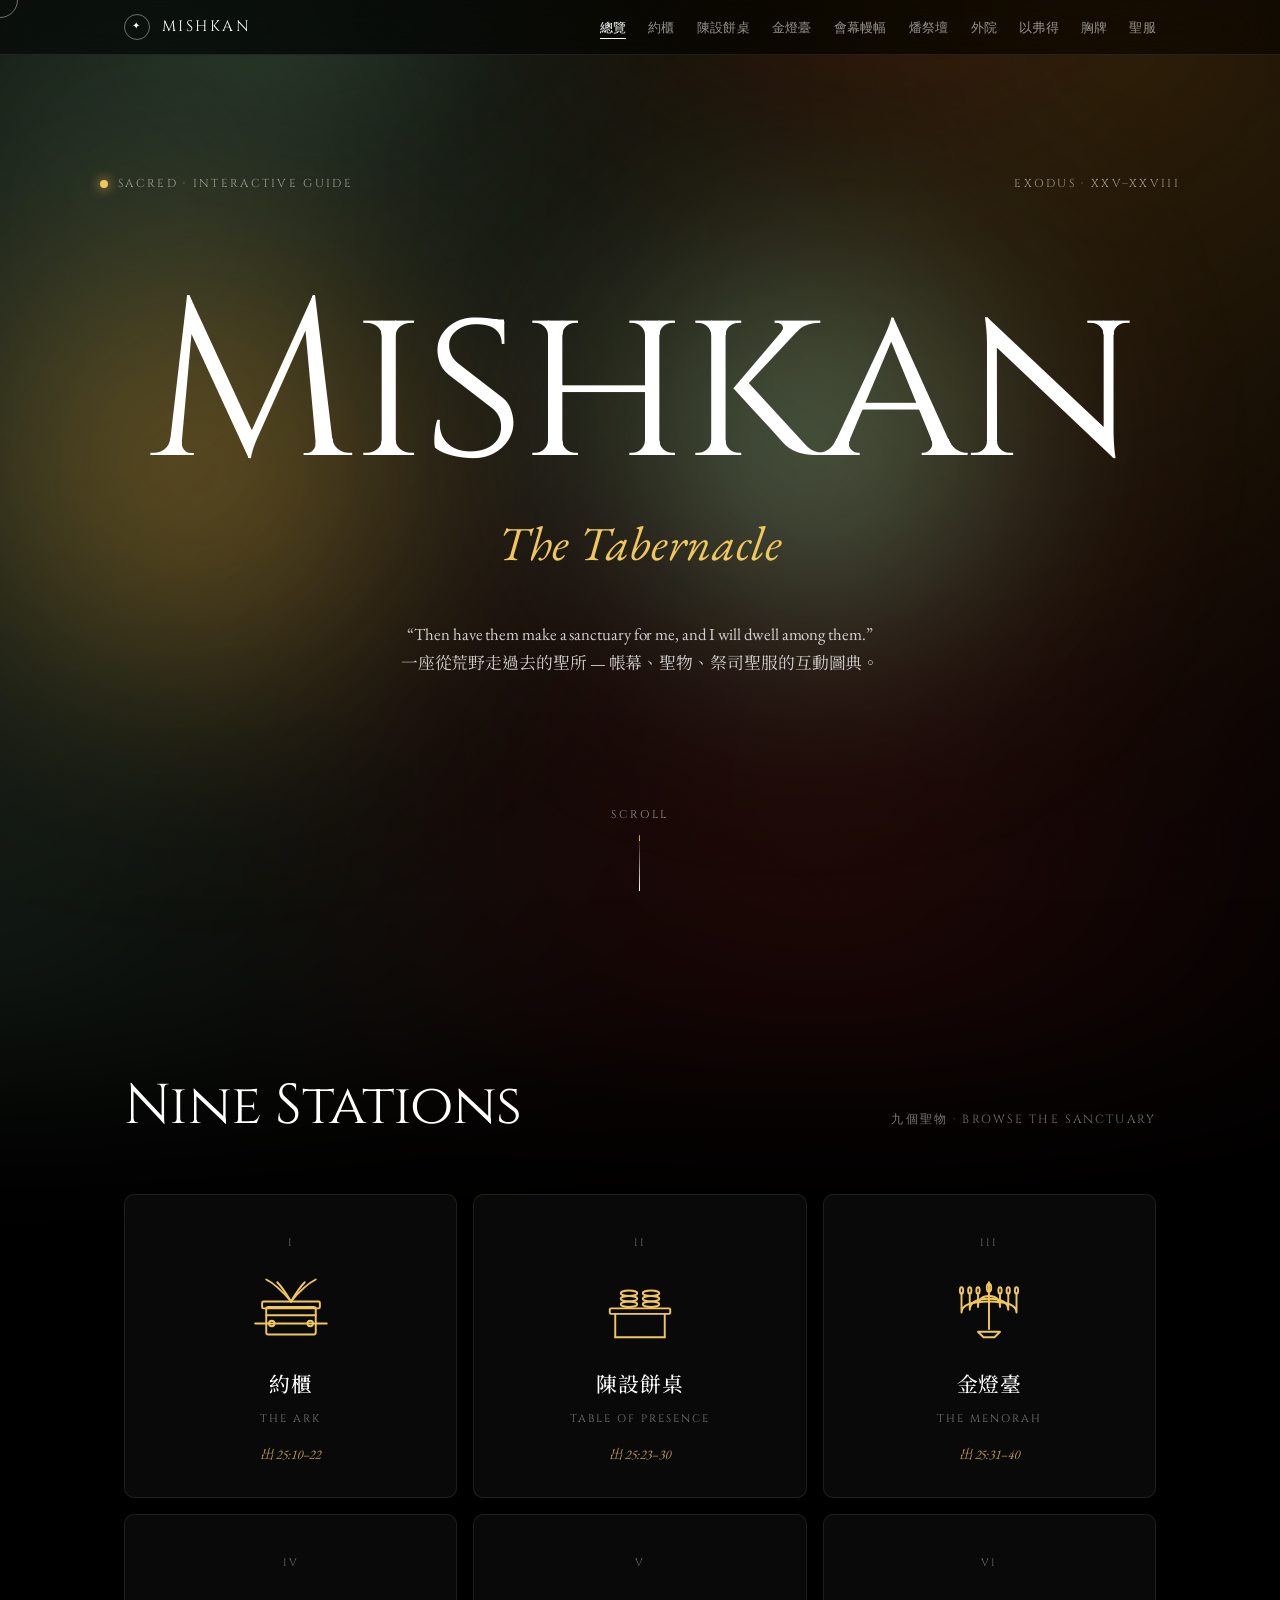
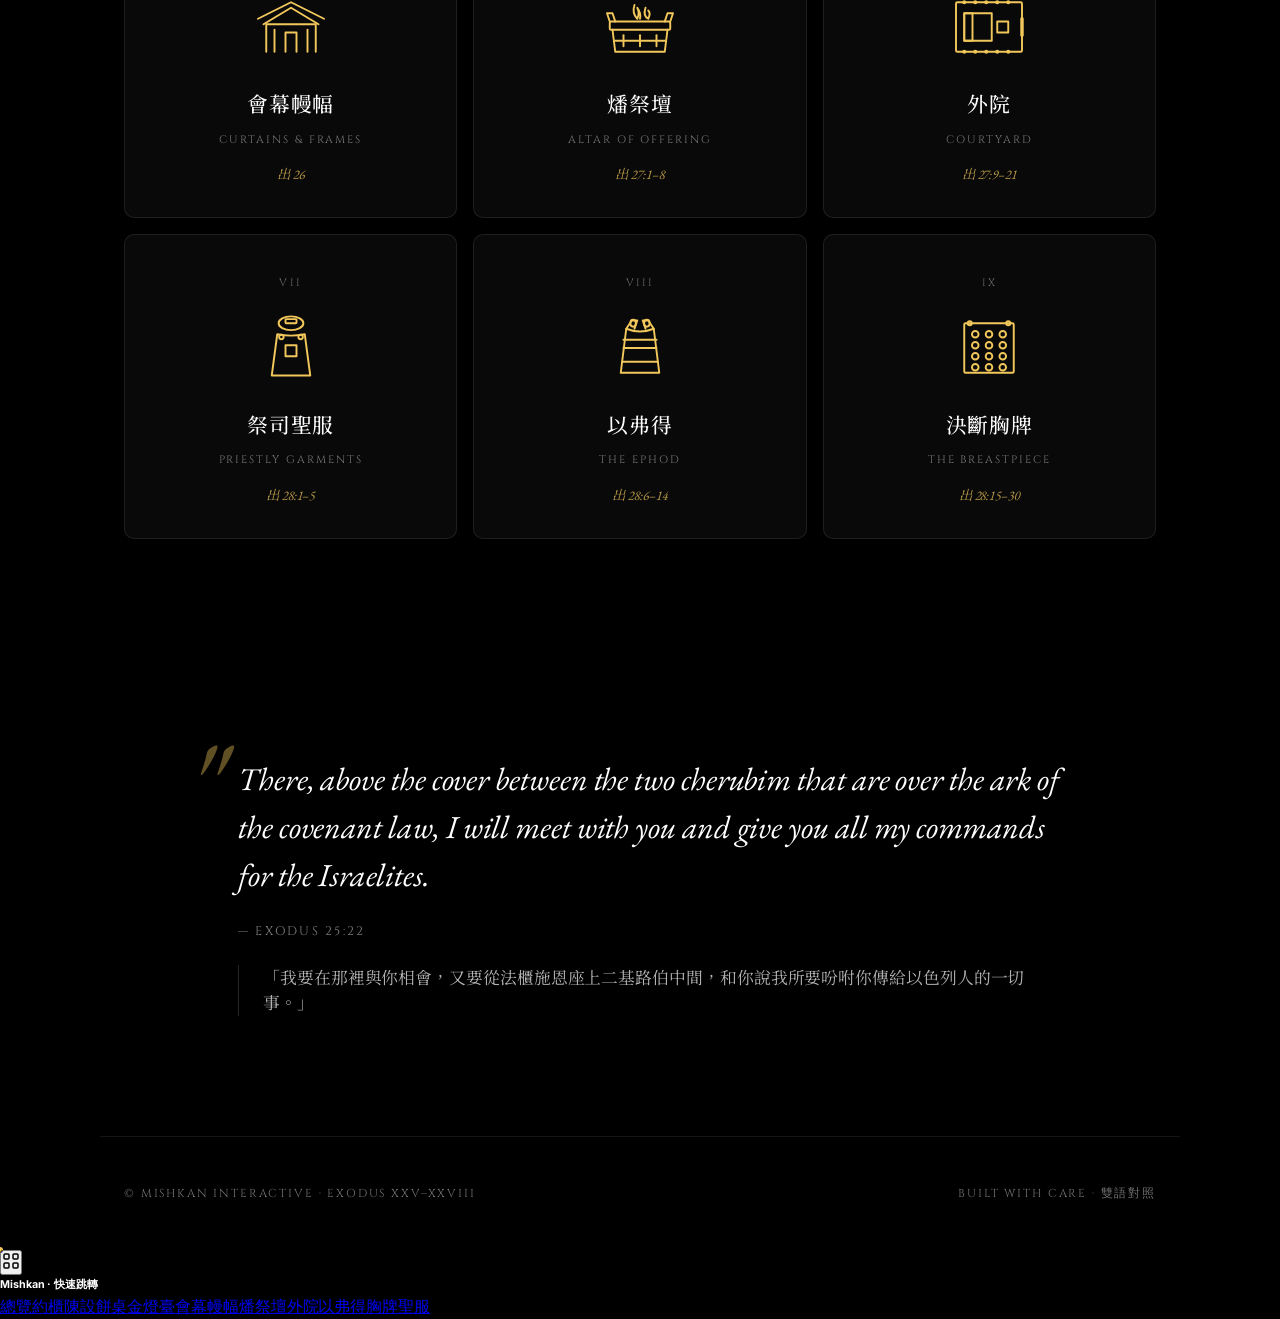
==== index.html @ c770721c "Initial commit: Mishkan — interactive Tabernacle guide (Exodus 25-28) Nine bilingual specimen pages " ====
<!DOCTYPE html>
<html lang="zh-Hant">
<head>
  <meta charset="UTF-8" />
  <meta name="viewport" content="width=device-width, initial-scale=1.0, viewport-fit=cover" />
  <meta name="theme-color" content="#000000" />
  <title>Mishkan — The Tabernacle · Exodus XXV–XXVIII</title>
  <meta name="description" content="An interactive bilingual guide to the Tabernacle of Exodus 25–28." />
  <link rel="preconnect" href="https://fonts.googleapis.com" />
  <link rel="preconnect" href="https://fonts.gstatic.com" crossorigin />
  <link rel="stylesheet" href="css/style.css" />
</head>
<body>

  <header class="site-header">
    <div class="nav-container">
      <a href="index.html" class="brand"><span class="brand-mark">✦</span><span>Mishkan</span></a>
      <ul class="nav-links">
        <li><a href="index.html">總覽</a></li>
        <li><a href="ark.html">約櫃</a></li>
        <li><a href="table.html">陳設餅桌</a></li>
        <li><a href="lampstand.html">金燈臺</a></li>
        <li><a href="tabernacle.html">會幕幔幅</a></li>
        <li><a href="altar.html">燔祭壇</a></li>
        <li><a href="courtyard.html">外院</a></li>
        <li><a href="ephod.html">以弗得</a></li>
        <li><a href="breastpiece.html">胸牌</a></li>
        <li><a href="garments.html">聖服</a></li>
      </ul>
    </div>
  </header>

  <!-- ═══════════ COVER ═══════════ -->
  <section class="cover">
    <!-- Shifting aurora field -->
    <div class="aurora-field" aria-hidden="true">
      <div class="blob b1"></div>
      <div class="blob b2"></div>
      <div class="blob b3"></div>
      <div class="blob b4"></div>
    </div>

    <div class="cover-meta">
      <span>SACRED · INTERACTIVE GUIDE</span>
      <span>EXODUS · XXV–XXVIII</span>
    </div>

    <h1 class="display-massive" aria-label="Mishkan">
      <span class="ltr" style="animation-delay: 0.05s;">M</span><span class="ltr" style="animation-delay: 0.12s;">i</span><span class="ltr" style="animation-delay: 0.19s;">s</span><span class="ltr" style="animation-delay: 0.26s;">h</span><span class="ltr" style="animation-delay: 0.33s;">k</span><span class="ltr" style="animation-delay: 0.40s;">a</span><span class="ltr" style="animation-delay: 0.47s;">n</span>
    </h1>
    <p class="display-italic">The Tabernacle</p>

    <p class="cover-sub">
      “Then have them make a sanctuary for me, and I will dwell among them.”<br>
      一座從荒野走過去的聖所 — 帳幕、聖物、祭司聖服的互動圖典。
    </p>

    <div class="scroll-cue">
      <span>Scroll</span>
      <span class="line"></span>
    </div>
  </section>

  <!-- ═══════════ DIRECTORY ═══════════ -->
  <section class="directory">
    <div class="directory-head">
      <h2>Nine Stations</h2>
      <span class="label">九個聖物 · Browse the Sanctuary</span>
    </div>

    <ul class="station-grid">

      <li>
        <a class="station-card" href="ark.html">
          <span class="num">I</span>
          <span class="icon-wrap">
            <svg viewBox="0 0 64 64" stroke-width="1.4" stroke-linecap="round" stroke-linejoin="round">
              <!-- Ark of the Covenant: box + cherub wings + cover -->
              <rect x="14" y="32" width="36" height="20" rx="1.5"/>
              <line x1="14" y1="38" x2="50" y2="38"/>
              <rect x="11" y="28" width="42" height="5" rx="1"/>
              <!-- Wings rising -->
              <path d="M 32 28 Q 22 16 14 12"/>
              <path d="M 32 28 Q 42 16 50 12"/>
              <path d="M 32 28 Q 26 18 22 14"/>
              <path d="M 32 28 Q 38 18 42 14"/>
              <!-- Pole through rings -->
              <line x1="6" y1="44" x2="58" y2="44"/>
              <circle cx="18" cy="44" r="2"/>
              <circle cx="46" cy="44" r="2"/>
            </svg>
          </span>
          <span class="zh">約櫃</span>
          <span class="en">The Ark</span>
          <span class="chap">出 25:10–22</span>
        </a>
      </li>

      <li>
        <a class="station-card" href="table.html">
          <span class="num">II</span>
          <span class="icon-wrap">
            <svg viewBox="0 0 64 64" stroke-width="1.4" stroke-linecap="round" stroke-linejoin="round">
              <!-- Table with stacked bread -->
              <!-- Bread stacks -->
              <ellipse cx="24" cy="22" rx="6" ry="2"/>
              <ellipse cx="24" cy="26" rx="6" ry="2"/>
              <ellipse cx="24" cy="30" rx="6" ry="2"/>
              <ellipse cx="40" cy="22" rx="6" ry="2"/>
              <ellipse cx="40" cy="26" rx="6" ry="2"/>
              <ellipse cx="40" cy="30" rx="6" ry="2"/>
              <!-- Table top -->
              <rect x="10" y="33" width="44" height="4" rx="1"/>
              <!-- Legs -->
              <line x1="14" y1="37" x2="14" y2="54"/>
              <line x1="50" y1="37" x2="50" y2="54"/>
              <line x1="14" y1="54" x2="50" y2="54"/>
            </svg>
          </span>
          <span class="zh">陳設餅桌</span>
          <span class="en">Table of Presence</span>
          <span class="chap">出 25:23–30</span>
        </a>
      </li>

      <li>
        <a class="station-card" href="lampstand.html">
          <span class="num">III</span>
          <span class="icon-wrap">
            <svg viewBox="0 0 64 64" stroke-width="1.4" stroke-linecap="round" stroke-linejoin="round">
              <!-- Menorah: 7 branches -->
              <line x1="32" y1="14" x2="32" y2="48"/>
              <!-- Branches -->
              <path d="M 32 24 Q 24 24 24 32 L 24 22"/>
              <path d="M 32 26 Q 18 26 18 34 L 18 22"/>
              <path d="M 32 28 Q 12 28 12 36 L 12 22"/>
              <path d="M 32 24 Q 40 24 40 32 L 40 22"/>
              <path d="M 32 26 Q 46 26 46 34 L 46 22"/>
              <path d="M 32 28 Q 52 28 52 36 L 52 22"/>
              <!-- Flames as small ovals -->
              <ellipse cx="32" cy="18" rx="1.6" ry="3"/>
              <ellipse cx="24" cy="20" rx="1.2" ry="2.4"/>
              <ellipse cx="40" cy="20" rx="1.2" ry="2.4"/>
              <ellipse cx="18" cy="20" rx="1.2" ry="2.4"/>
              <ellipse cx="46" cy="20" rx="1.2" ry="2.4"/>
              <ellipse cx="12" cy="20" rx="1.2" ry="2.4"/>
              <ellipse cx="52" cy="20" rx="1.2" ry="2.4"/>
              <!-- Base -->
              <path d="M 24 50 L 40 50 L 36 54 L 28 54 Z"/>
            </svg>
          </span>
          <span class="zh">金燈臺</span>
          <span class="en">The Menorah</span>
          <span class="chap">出 25:31–40</span>
        </a>
      </li>

      <li>
        <a class="station-card" href="tabernacle.html">
          <span class="num">IV</span>
          <span class="icon-wrap">
            <svg viewBox="0 0 64 64" stroke-width="1.4" stroke-linecap="round" stroke-linejoin="round">
              <!-- Tent: layered roof + entrance -->
              <path d="M 8 26 L 32 14 L 56 26"/>
              <path d="M 12 30 L 32 18 L 52 30"/>
              <path d="M 14 50 L 14 30 L 50 30 L 50 50"/>
              <!-- Entrance veil -->
              <path d="M 28 50 L 28 36 L 36 36 L 36 50"/>
              <!-- Pillars at front -->
              <line x1="20" y1="50" x2="20" y2="34"/>
              <line x1="44" y1="50" x2="44" y2="34"/>
            </svg>
          </span>
          <span class="zh">會幕幔幅</span>
          <span class="en">Curtains & Frames</span>
          <span class="chap">出 26</span>
        </a>
      </li>

      <li>
        <a class="station-card" href="altar.html">
          <span class="num">V</span>
          <span class="icon-wrap">
            <svg viewBox="0 0 64 64" stroke-width="1.4" stroke-linecap="round" stroke-linejoin="round">
              <!-- Altar with horns + flames -->
              <!-- Flames -->
              <path d="M 28 16 Q 26 22 30 26 Q 32 22 30 18 Q 33 22 32 26"/>
              <path d="M 36 18 Q 34 24 38 26 Q 40 22 38 20"/>
              <!-- Altar top -->
              <rect x="10" y="28" width="44" height="6" rx="1"/>
              <!-- Horns -->
              <path d="M 10 28 L 8 22 L 12 22 L 14 28"/>
              <path d="M 50 28 L 52 22 L 56 22 L 54 28"/>
              <!-- Body -->
              <path d="M 12 34 L 14 50 L 50 50 L 52 34"/>
              <!-- Grating -->
              <line x1="14" y1="42" x2="50" y2="42"/>
              <line x1="20" y1="38" x2="20" y2="46"/>
              <line x1="32" y1="38" x2="32" y2="46"/>
              <line x1="44" y1="38" x2="44" y2="46"/>
            </svg>
          </span>
          <span class="zh">燔祭壇</span>
          <span class="en">Altar of Offering</span>
          <span class="chap">出 27:1–8</span>
        </a>
      </li>

      <li>
        <a class="station-card" href="courtyard.html">
          <span class="num">VI</span>
          <span class="icon-wrap">
            <svg viewBox="0 0 64 64" stroke-width="1.4" stroke-linecap="round" stroke-linejoin="round">
              <!-- Courtyard top-down plan -->
              <rect x="8" y="14" width="48" height="36" rx="1"/>
              <!-- Pillars (dots on perimeter) -->
              <circle cx="14" cy="14" r="0.8"/>
              <circle cx="22" cy="14" r="0.8"/>
              <circle cx="30" cy="14" r="0.8"/>
              <circle cx="38" cy="14" r="0.8"/>
              <circle cx="46" cy="14" r="0.8"/>
              <circle cx="14" cy="50" r="0.8"/>
              <circle cx="22" cy="50" r="0.8"/>
              <circle cx="30" cy="50" r="0.8"/>
              <circle cx="38" cy="50" r="0.8"/>
              <circle cx="46" cy="50" r="0.8"/>
              <!-- Tabernacle inside -->
              <rect x="14" y="22" width="20" height="20"/>
              <rect x="14" y="22" width="6" height="20"/>
              <!-- Altar -->
              <rect x="38" y="28" width="8" height="8"/>
              <!-- Gate (east) -->
              <line x1="56" y1="26" x2="56" y2="38" stroke-width="2.5"/>
            </svg>
          </span>
          <span class="zh">外院</span>
          <span class="en">Courtyard</span>
          <span class="chap">出 27:9–21</span>
        </a>
      </li>

      <li>
        <a class="station-card" href="garments.html">
          <span class="num">VII</span>
          <span class="icon-wrap">
            <svg viewBox="0 0 64 64" stroke-width="1.4" stroke-linecap="round" stroke-linejoin="round">
              <!-- Priestly robe silhouette -->
              <!-- Turban -->
              <ellipse cx="32" cy="14" rx="9" ry="5"/>
              <!-- Plate -->
              <rect x="28" y="11" width="8" height="3" rx="0.5"/>
              <!-- Body -->
              <path d="M 22 22 L 18 52 L 46 52 L 42 22 Q 32 24 22 22 Z"/>
              <!-- Shoulder stones -->
              <circle cx="25" cy="24" r="1.6"/>
              <circle cx="39" cy="24" r="1.6"/>
              <!-- Breastpiece (small square) -->
              <rect x="28" y="30" width="8" height="8"/>
            </svg>
          </span>
          <span class="zh">祭司聖服</span>
          <span class="en">Priestly Garments</span>
          <span class="chap">出 28:1–5</span>
        </a>
      </li>

      <li>
        <a class="station-card" href="ephod.html">
          <span class="num">VIII</span>
          <span class="icon-wrap">
            <svg viewBox="0 0 64 64" stroke-width="1.4" stroke-linecap="round" stroke-linejoin="round">
              <!-- Ephod: vest shape with shoulder pieces -->
              <path d="M 22 18 L 18 50 L 46 50 L 42 18 Q 32 22 22 18 Z"/>
              <!-- Shoulder straps -->
              <path d="M 22 18 L 26 12 L 30 12 L 28 18"/>
              <path d="M 42 18 L 38 12 L 34 12 L 36 18"/>
              <!-- Onyx stones -->
              <ellipse cx="27" cy="14" rx="2" ry="2.5"/>
              <ellipse cx="37" cy="14" rx="2" ry="2.5"/>
              <!-- Waistband -->
              <line x1="19" y1="42" x2="45" y2="42"/>
              <!-- Threads (gold/blue/purple/scarlet) -->
              <line x1="20" y1="26" x2="44" y2="26"/>
              <line x1="20" y1="32" x2="44" y2="32"/>
            </svg>
          </span>
          <span class="zh">以弗得</span>
          <span class="en">The Ephod</span>
          <span class="chap">出 28:6–14</span>
        </a>
      </li>

      <li>
        <a class="station-card" href="breastpiece.html">
          <span class="num">IX</span>
          <span class="icon-wrap">
            <svg viewBox="0 0 64 64" stroke-width="1.4" stroke-linecap="round" stroke-linejoin="round">
              <!-- Breastpiece: square with 12 stones -->
              <rect x="14" y="14" width="36" height="36" rx="1"/>
              <!-- 4 rows × 3 columns of stones -->
              <circle cx="22" cy="22" r="2.4"/>
              <circle cx="32" cy="22" r="2.4"/>
              <circle cx="42" cy="22" r="2.4"/>
              <circle cx="22" cy="30" r="2.4"/>
              <circle cx="32" cy="30" r="2.4"/>
              <circle cx="42" cy="30" r="2.4"/>
              <circle cx="22" cy="38" r="2.4"/>
              <circle cx="32" cy="38" r="2.4"/>
              <circle cx="42" cy="38" r="2.4"/>
              <circle cx="22" cy="46" r="2.4"/>
              <circle cx="32" cy="46" r="2.4"/>
              <circle cx="42" cy="46" r="2.4"/>
              <!-- Top ring chains -->
              <circle cx="18" cy="14" r="1.5"/>
              <circle cx="46" cy="14" r="1.5"/>
            </svg>
          </span>
          <span class="zh">決斷胸牌</span>
          <span class="en">The Breastpiece</span>
          <span class="chap">出 28:15–30</span>
        </a>
      </li>

    </ul>
  </section>

  <!-- ═══════════ MANIFESTO ═══════════ -->
  <section class="manifesto">
    <blockquote>
      There, above the cover between the two cherubim that are over the ark of the covenant law, I will meet with you and give you all my commands for the Israelites.
      <span class="attribution">— Exodus 25:22</span>
      <p class="zh">「我要在那裡與你相會，又要從法櫃施恩座上二基路伯中間，和你說我所要吩咐你傳給以色列人的一切事。」</p>
    </blockquote>
  </section>

  <footer class="cover-footer">
    <span>© Mishkan Interactive · Exodus XXV–XXVIII</span>
    <span>Built with care · 雙語對照</span>
  </footer>

  <!-- Cursor follower -->
  <div class="cursor-ring" aria-hidden="true"></div>
  <div class="cursor-dot" aria-hidden="true"></div>

  <script src="js/main.js"></script>
  <script>
    // Cursor follower
    (function () {
      const dot = document.querySelector('.cursor-dot');
      const ring = document.querySelector('.cursor-ring');
      if (!dot || !ring) return;
      let rx = 0, ry = 0, tx = 0, ty = 0;
      document.addEventListener('mousemove', (e) => {
        tx = e.clientX; ty = e.clientY;
        dot.style.left = tx + 'px';
        dot.style.top = ty + 'px';
      });
      function loop() {
        rx += (tx - rx) * 0.18;
        ry += (ty - ry) * 0.18;
        ring.style.left = rx + 'px';
        ring.style.top = ry + 'px';
        requestAnimationFrame(loop);
      }
      loop();
      // Active on interactive elements
      document.querySelectorAll('a, button, .station, .hover-region').forEach((el) => {
        el.addEventListener('mouseenter', () => document.body.classList.add('cursor-active'));
        el.addEventListener('mouseleave', () => document.body.classList.remove('cursor-active'));
      });
    })();
  </script>
</body>
</html>
---- css/style.css ----
/* ====================================================================
   會幕互動網站 — Tabernacle Interactive
   Style: monopo saigon — dark canvas, frosted glass, shifting gradients
   Items stay gold (per scripture).
   ==================================================================== */

@import url('https://fonts.googleapis.com/css2?family=EB+Garamond:ital,wght@0,400;0,500;0,600;1,400;1,500&family=Noto+Serif+TC:wght@300;400;500&family=Inter:wght@300;400;500;600;700&family=Cinzel:wght@400;500&display=swap');

:root {
  /* ── monopo tokens ─────────────────────────────── */
  --midnight: #000000;
  --frost: #ffffff;
  --shadow: #181818;
  --whisper: #6d6d6d;
  --misty: #636363;

  /* Aurora gradient (the deep-ocean atmospheric backdrop) */
  --aurora-1: rgb(160, 224, 171);
  --aurora-2: rgb(255, 172, 46);
  --aurora-3: rgb(165, 45, 37);

  /* Frosted glass system */
  --glass-bg: rgba(255, 255, 255, 0.035);
  --glass-bg-hover: rgba(255, 255, 255, 0.065);
  --glass-border: rgba(255, 255, 255, 0.09);
  --glass-border-strong: rgba(255, 255, 255, 0.22);
  --glass-blur: blur(30px) saturate(160%);

  /* Gold preserved for the holy objects */
  --gold: #d4af37;
  --gold-bright: #f1c75b;
  --gold-soft: #a07d1c;
  --gold-dim: rgba(212, 175, 55, 0.16);

  /* Type */
  --font-roobert: 'Roobert', 'Inter', system-ui, -apple-system, BlinkMacSystemFont, "Segoe UI", Roboto, 'Noto Sans TC', sans-serif;
  --font-display: 'Cinzel', 'Roobert', 'Inter', serif;
  --font-serif: 'EB Garamond', 'Noto Serif TC', 'Songti TC', Georgia, serif;
  --font-zh: 'Noto Serif TC', 'Songti TC', serif;

  /* Spacing (8/12/28/40/48/64/68/152) */
  --s-8: 8px;
  --s-12: 12px;
  --s-28: 28px;
  --s-40: 40px;
  --s-48: 48px;
  --s-64: 64px;
  --s-68: 68px;
  --s-152: 152px;

  --page-max: 1080px;
  --radius-card: 10px;
  --radius-pill: 9999px;
}

* { box-sizing: border-box; margin: 0; padding: 0; }

html {
  scroll-behavior: smooth;
  -webkit-text-size-adjust: 100%;
}

body {
  background: var(--midnight);
  color: var(--frost);
  font-family: var(--font-roobert);
  font-size: 16px;
  line-height: 1.55;
  min-height: 100vh;
  letter-spacing: -0.005em;
  overflow-x: hidden;
  -webkit-font-smoothing: antialiased;
  -moz-osx-font-smoothing: grayscale;
}

/* ── Shifting aurora backdrop (drifting blobs) ──────── */
body::before {
  content: '';
  position: fixed;
  inset: -20%;
  background:
    radial-gradient(circle at 22% 28%, rgba(160, 224, 171, 0.22) 0%, transparent 38%),
    radial-gradient(circle at 78% 18%, rgba(255, 172, 46, 0.18) 0%, transparent 42%),
    radial-gradient(circle at 60% 78%, rgba(165, 45, 37, 0.20) 0%, transparent 45%),
    radial-gradient(circle at 12% 82%, rgba(160, 224, 171, 0.12) 0%, transparent 36%);
  filter: blur(80px);
  z-index: 0;
  animation: aurora-drift 28s ease-in-out infinite alternate;
  pointer-events: none;
}

/* Film grain over everything */
body::after {
  content: '';
  position: fixed;
  inset: 0;
  background-image: url("data:image/svg+xml;utf8,<svg xmlns='http://www.w3.org/2000/svg' width='240' height='240'><filter id='n'><feTurbulence type='fractalNoise' baseFrequency='0.85' numOctaves='3' stitchTiles='stitch'/></filter><rect width='100%25' height='100%25' filter='url(%23n)' opacity='0.04'/></svg>");
  pointer-events: none;
  z-index: 9999;
  mix-blend-mode: overlay;
  opacity: 0.6;
}

@keyframes aurora-drift {
  0% { transform: translate(0, 0) scale(1); }
  33% { transform: translate(4%, -3%) scale(1.08); }
  66% { transform: translate(-3%, 4%) scale(0.96); }
  100% { transform: translate(2%, 2%) scale(1.04); }
}

main, header, footer, nav, section { position: relative; z-index: 1; }

/* ── Selection / scrollbar ──────────────────────────── */
::selection {
  background: var(--frost);
  color: var(--midnight);
}

::-webkit-scrollbar { width: 6px; background: transparent; }
::-webkit-scrollbar-thumb {
  background: rgba(255, 255, 255, 0.18);
  border-radius: 3px;
}
::-webkit-scrollbar-thumb:hover { background: rgba(255, 255, 255, 0.35); }

:focus-visible {
  outline: 1px solid var(--frost);
  outline-offset: 4px;
  border-radius: 2px;
}

/* ── Typography ─────────────────────────────────────── */
h1, h2, h3, h4, h5 {
  font-family: var(--font-roobert);
  color: var(--frost);
  font-weight: 400;
  letter-spacing: -0.015em;
}

h1 {
  font-size: clamp(2.4rem, 6vw, 3.8rem);
  line-height: 1.08;
  font-weight: 300;
}

h2 {
  font-size: clamp(1.7rem, 3.5vw, 2.4rem);
  line-height: 1.12;
  font-weight: 400;
}

h3 {
  font-size: clamp(1.2rem, 2.2vw, 1.5rem);
  font-weight: 500;
  color: var(--frost);
}

.display-en, .eyebrow {
  font-family: var(--font-display);
  letter-spacing: 0.14em;
  font-size: 0.78rem;
  text-transform: uppercase;
  color: var(--frost);
  opacity: 0.7;
  font-weight: 400;
}

.gold-text { color: var(--gold-bright); }
.muted { color: var(--whisper); }
.small { font-size: 0.85rem; }

/* ── Entry animation ────────────────────────────────── */
.fade-up {
  opacity: 0;
  transform: translateY(24px);
  transition: opacity 0.9s cubic-bezier(0.22, 0.61, 0.36, 1),
              transform 0.9s cubic-bezier(0.22, 0.61, 0.36, 1);
}
.fade-up.visible { opacity: 1; transform: translateY(0); }

@media (prefers-reduced-motion: reduce) {
  .fade-up { opacity: 1; transform: none; transition: none; }
  *, *::before, *::after {
    animation-duration: 0.01ms !important;
    animation-iteration-count: 1 !important;
    transition-duration: 0.01ms !important;
  }
  body::before { animation: none; }
}

/* ── Site header (sticky frosted glass) ────────────── */
.site-header {
  position: sticky;
  top: 0;
  z-index: 500;
  background: rgba(0, 0, 0, 0.55);
  backdrop-filter: var(--glass-blur);
  -webkit-backdrop-filter: var(--glass-blur);
  border-bottom: 1px solid var(--glass-border);
}

.nav-container {
  max-width: var(--page-max);
  margin: 0 auto;
  padding: 14px 24px;
  display: flex;
  align-items: center;
  justify-content: space-between;
  gap: 24px;
}

.brand {
  font-family: var(--font-display);
  font-size: 0.95rem;
  letter-spacing: 0.16em;
  color: var(--frost);
  text-decoration: none;
  display: flex;
  align-items: center;
  gap: 12px;
  text-transform: uppercase;
}

.brand-mark {
  width: 26px;
  height: 26px;
  border: 1px solid rgba(255, 255, 255, 0.4);
  border-radius: 50%;
  display: inline-flex;
  align-items: center;
  justify-content: center;
  font-size: 0.6rem;
  color: var(--frost);
}

.nav-links {
  display: flex;
  flex-wrap: wrap;
  gap: 2px 22px;
  list-style: none;
  font-size: 0.84rem;
  letter-spacing: 0.02em;
}

.nav-links a {
  color: rgba(255, 255, 255, 0.55);
  text-decoration: none;
  padding: 4px 0;
  position: relative;
  transition: color 0.25s ease;
  white-space: nowrap;
}
.nav-links a::after {
  content: '';
  position: absolute;
  bottom: 0; left: 0;
  width: 0;
  height: 1px;
  background: var(--frost);
  transition: width 0.35s cubic-bezier(0.22, 0.61, 0.36, 1);
}
.nav-links a:hover { color: var(--frost); }
.nav-links a:hover::after { width: 100%; }
.nav-links a.active { color: var(--frost); }
.nav-links a.active::after { width: 100%; }

/* Mobile nav toggle */
.nav-toggle {
  display: none;
  background: transparent;
  border: 1px solid var(--glass-border);
  color: var(--frost);
  width: 40px; height: 40px;
  border-radius: 8px;
  cursor: pointer;
  align-items: center;
  justify-content: center;
  position: relative;
}
.nav-toggle span {
  position: absolute;
  width: 18px;
  height: 1px;
  background: var(--frost);
  transition: transform 0.25s, top 0.25s, opacity 0.25s;
}
.nav-toggle span:nth-child(1) { top: 14px; }
.nav-toggle span:nth-child(2) { top: 19px; }
.nav-toggle span:nth-child(3) { top: 24px; }
.nav-toggle[aria-expanded="true"] span:nth-child(1) { top: 19px; transform: rotate(45deg); }
.nav-toggle[aria-expanded="true"] span:nth-child(2) { opacity: 0; }
.nav-toggle[aria-expanded="true"] span:nth-child(3) { top: 19px; transform: rotate(-45deg); }

/* ── Layout ─────────────────────────────────────────── */
.container {
  max-width: var(--page-max);
  margin: 0 auto;
  padding: 56px 24px 96px;
}

/* ── Hero ───────────────────────────────────────────── */
.hero {
  text-align: center;
  padding: 80px 24px 48px;
  max-width: 880px;
  margin: 0 auto;
  position: relative;
}

.hero .eyebrow {
  display: block;
  margin-bottom: 24px;
}

.hero h1 em {
  font-family: var(--font-serif);
  font-style: italic;
  font-weight: 400;
  color: var(--gold-bright);
}

.hero .lead {
  font-family: var(--font-serif);
  font-size: clamp(1.05rem, 2vw, 1.25rem);
  line-height: 1.7;
  color: rgba(255, 255, 255, 0.85);
  margin: 24px auto 0;
  max-width: 620px;
}

.hero .lead em {
  color: rgba(255, 255, 255, 0.55);
  font-style: italic;
}

.hero .instruction {
  margin-top: 32px;
  font-size: 0.82rem;
  color: var(--whisper);
  letter-spacing: 0.04em;
}

.divider {
  margin: 28px auto;
  display: flex;
  align-items: center;
  justify-content: center;
  gap: 14px;
  color: rgba(255, 255, 255, 0.3);
  font-size: 0.7rem;
}
.divider::before, .divider::after {
  content: '';
  height: 1px;
  width: 56px;
  background: linear-gradient(90deg, transparent, rgba(255, 255, 255, 0.35), transparent);
}

/* ── Section header ─────────────────────────────────── */
.section-header {
  display: flex;
  align-items: baseline;
  justify-content: space-between;
  gap: 24px;
  flex-wrap: wrap;
  padding-bottom: 18px;
  border-bottom: 1px solid var(--glass-border);
  margin-bottom: 32px;
}
.section-header .ref {
  font-family: var(--font-display);
  font-size: 0.74rem;
  letter-spacing: 0.16em;
  text-transform: uppercase;
  color: rgba(255, 255, 255, 0.5);
}

.section { margin: 64px 0; }

/* ── Specs grid ─────────────────────────────────────── */
.specs {
  display: grid;
  grid-template-columns: repeat(auto-fit, minmax(180px, 1fr));
  gap: 12px;
  margin: 24px 0;
}
.spec-item {
  background: var(--glass-bg);
  backdrop-filter: blur(20px);
  -webkit-backdrop-filter: blur(20px);
  border: 1px solid var(--glass-border);
  border-radius: var(--radius-card);
  padding: 16px 18px;
  transition: background 0.25s, border-color 0.25s;
}
.spec-item:hover {
  background: var(--glass-bg-hover);
  border-color: var(--glass-border-strong);
}
.spec-item .label {
  display: block;
  font-family: var(--font-display);
  font-size: 0.66rem;
  letter-spacing: 0.16em;
  text-transform: uppercase;
  color: rgba(255, 255, 255, 0.4);
  margin-bottom: 6px;
}
.spec-item .value {
  font-family: var(--font-roobert);
  color: var(--frost);
  font-size: 1.05rem;
  font-weight: 400;
  line-height: 1.35;
}
.spec-item .value .en {
  font-family: var(--font-serif);
  font-style: italic;
  color: rgba(255, 255, 255, 0.45);
  font-size: 0.82rem;
  display: block;
  margin-top: 2px;
  font-weight: 400;
}

/* ── Bilingual blocks ───────────────────────────────── */
.bilingual {
  display: grid;
  grid-template-columns: 1fr 1fr;
  gap: 20px;
  margin: 24px 0;
}
.bilingual > div {
  background: var(--glass-bg);
  backdrop-filter: blur(20px);
  -webkit-backdrop-filter: blur(20px);
  border: 1px solid var(--glass-border);
  border-radius: var(--radius-card);
  padding: 28px 30px;
}
.bilingual h4 {
  font-family: var(--font-display);
  font-size: 0.72rem;
  letter-spacing: 0.18em;
  text-transform: uppercase;
  color: rgba(255, 255, 255, 0.5);
  margin-bottom: 14px;
  font-weight: 400;
}
.bilingual p {
  font-size: 0.96rem;
  line-height: 1.78;
  color: rgba(255, 255, 255, 0.82);
}

/* Scripture variant — serif elegance */
.bilingual.scripture > div {
  background: linear-gradient(180deg, rgba(255, 255, 255, 0.04), rgba(255, 255, 255, 0.01));
}
.bilingual.scripture p {
  font-family: var(--font-serif);
  font-size: 1.02rem;
  line-height: 1.85;
  color: rgba(255, 255, 255, 0.9);
}
.bilingual.scripture .verse-num {
  color: var(--gold);
  font-size: 0.7rem;
  vertical-align: super;
  margin-right: 2px;
  font-family: var(--font-roobert);
  font-weight: 500;
}

/* ── Interactive stage (SVG holder) ─────────────────── */
.interactive-stage {
  background:
    radial-gradient(ellipse at center, rgba(255, 255, 255, 0.04), transparent 70%),
    var(--glass-bg);
  backdrop-filter: blur(30px) saturate(140%);
  -webkit-backdrop-filter: blur(30px) saturate(140%);
  border: 1px solid var(--glass-border);
  border-radius: var(--radius-card);
  padding: 48px 32px;
  margin: 24px 0;
  position: relative;
  min-height: 440px;
  display: flex;
  align-items: center;
  justify-content: center;
  overflow: hidden;
}
.interactive-stage::before {
  content: '';
  position: absolute;
  inset: 0;
  background:
    radial-gradient(circle at 30% 20%, rgba(160, 224, 171, 0.08), transparent 50%),
    radial-gradient(circle at 70% 80%, rgba(255, 172, 46, 0.06), transparent 50%);
  pointer-events: none;
}
.interactive-stage .hint {
  position: absolute;
  top: 18px;
  right: 22px;
  font-size: 0.72rem;
  font-family: var(--font-display);
  letter-spacing: 0.14em;
  text-transform: uppercase;
  color: rgba(255, 255, 255, 0.4);
}
.interactive-stage svg {
  max-width: 100%;
  height: auto;
  display: block;
  position: relative;
  z-index: 1;
}

.hover-region {
  cursor: pointer;
  transition: filter 0.3s ease, opacity 0.3s ease;
  outline: none;
}
.hover-region:hover { filter: drop-shadow(0 0 14px rgba(255, 255, 255, 0.6)) brightness(1.12); }
.hover-region.active { filter: drop-shadow(0 0 18px rgba(241, 199, 91, 0.85)) brightness(1.15); }

/* ── Detail panel ───────────────────────────────────── */
.detail-panel {
  margin-top: 20px;
  background: var(--glass-bg);
  backdrop-filter: blur(28px) saturate(150%);
  -webkit-backdrop-filter: blur(28px) saturate(150%);
  border: 1px solid var(--glass-border);
  border-radius: var(--radius-card);
  padding: 28px 32px;
  min-height: 200px;
  transition: border-color 0.3s, background 0.3s;
}
.detail-panel.empty {
  display: flex;
  flex-direction: column;
  align-items: center;
  justify-content: center;
  text-align: center;
  color: var(--whisper);
}
.detail-panel.active {
  border-color: var(--glass-border-strong);
  background: var(--glass-bg-hover);
}
.detail-panel .empty-icon {
  font-size: 1.6rem;
  color: rgba(255, 255, 255, 0.2);
  margin-bottom: 12px;
}
.detail-panel .empty-text {
  font-family: var(--font-serif);
  font-style: italic;
  max-width: 540px;
  line-height: 1.7;
}
.detail-panel .label {
  font-family: var(--font-display);
  font-size: 0.7rem;
  letter-spacing: 0.18em;
  text-transform: uppercase;
  color: rgba(255, 255, 255, 0.5);
  margin-bottom: 8px;
}
.detail-panel h3 { margin-bottom: 4px; }
.detail-panel .en-name {
  font-family: var(--font-serif);
  font-style: italic;
  color: var(--gold-bright);
  font-size: 1.05rem;
  display: block;
  margin-bottom: 18px;
}
.detail-panel .detail-body {
  display: grid;
  grid-template-columns: 1fr 1fr;
  gap: 24px;
  margin-top: 10px;
}
.detail-panel .detail-body h5 {
  font-family: var(--font-display);
  font-size: 0.66rem;
  letter-spacing: 0.18em;
  text-transform: uppercase;
  color: rgba(255, 255, 255, 0.45);
  margin-bottom: 8px;
  font-weight: 400;
}
.detail-panel .detail-body p {
  font-size: 0.92rem;
  line-height: 1.72;
  color: rgba(255, 255, 255, 0.85);
}
.detail-panel .scripture-ref {
  display: inline-block;
  margin-top: 20px;
  padding: 8px 18px;
  background: rgba(255, 255, 255, 0.05);
  border: 1px solid var(--glass-border);
  border-radius: var(--radius-pill);
  font-family: var(--font-display);
  color: var(--gold-bright);
  font-size: 0.78rem;
  letter-spacing: 0.1em;
  text-decoration: none;
  transition: background 0.25s, border-color 0.25s;
}
.detail-panel .scripture-ref:hover {
  background: rgba(255, 255, 255, 0.1);
  border-color: var(--glass-border-strong);
}

/* ── Entry cards (index page) ───────────────────────── */
.entry-grid {
  display: grid;
  grid-template-columns: repeat(auto-fit, minmax(280px, 1fr));
  gap: 18px;
  margin: 48px 0;
}
.entry-card {
  background: var(--glass-bg);
  backdrop-filter: blur(20px);
  -webkit-backdrop-filter: blur(20px);
  border: 1px solid var(--glass-border);
  border-radius: var(--radius-card);
  padding: 28px 26px;
  text-decoration: none;
  color: inherit;
  display: block;
  position: relative;
  overflow: hidden;
  transition: transform 0.4s cubic-bezier(0.22, 0.61, 0.36, 1),
              border-color 0.3s, background 0.3s;
}
.entry-card::before {
  content: '';
  position: absolute;
  inset: 0;
  background: radial-gradient(circle at top right, rgba(255, 172, 46, 0.12), transparent 65%);
  opacity: 0;
  transition: opacity 0.5s;
  pointer-events: none;
}
.entry-card:hover {
  transform: translateY(-6px);
  border-color: var(--glass-border-strong);
  background: var(--glass-bg-hover);
}
.entry-card:hover::before { opacity: 1; }

.entry-card .card-icon {
  width: 44px;
  height: 44px;
  margin-bottom: 18px;
  opacity: 0.9;
}
.entry-card .num {
  font-family: var(--font-display);
  color: rgba(255, 255, 255, 0.4);
  font-size: 0.7rem;
  letter-spacing: 0.16em;
  text-transform: uppercase;
  display: block;
  margin-bottom: 10px;
}
.entry-card h3 {
  margin-bottom: 4px;
  font-size: 1.45rem;
  font-weight: 400;
}
.entry-card .en {
  font-family: var(--font-serif);
  font-style: italic;
  color: var(--gold-bright);
  font-size: 1rem;
  display: block;
  margin-bottom: 14px;
}
.entry-card p {
  font-size: 0.88rem;
  line-height: 1.65;
  color: rgba(255, 255, 255, 0.7);
}
.entry-card .ref {
  display: inline-block;
  margin-top: 18px;
  color: var(--frost);
  font-family: var(--font-display);
  font-size: 0.74rem;
  letter-spacing: 0.14em;
  text-transform: uppercase;
  transition: transform 0.3s;
}
.entry-card:hover .ref { transform: translateX(4px); }

/* ── Tooltip ────────────────────────────────────────── */
.tooltip {
  position: fixed;
  background: rgba(0, 0, 0, 0.88);
  backdrop-filter: blur(12px);
  -webkit-backdrop-filter: blur(12px);
  border: 1px solid var(--glass-border-strong);
  color: var(--frost);
  padding: 8px 14px;
  border-radius: 6px;
  font-size: 0.84rem;
  pointer-events: none;
  opacity: 0;
  transition: opacity 0.18s;
  z-index: 200;
  white-space: nowrap;
  box-shadow: 0 10px 30px rgba(0, 0, 0, 0.5);
}
.tooltip.show { opacity: 1; }
.tooltip .en {
  display: block;
  font-family: var(--font-serif);
  font-style: italic;
  color: var(--gold-bright);
  font-size: 0.74rem;
  margin-top: 2px;
}

/* ── Page nav ───────────────────────────────────────── */
.page-nav {
  display: flex;
  justify-content: space-between;
  margin-top: 64px;
  padding-top: 28px;
  border-top: 1px solid var(--glass-border);
  gap: 12px;
  flex-wrap: wrap;
}
.page-nav a {
  color: rgba(255, 255, 255, 0.75);
  text-decoration: none;
  padding: 12px 22px;
  background: var(--glass-bg);
  backdrop-filter: blur(20px);
  -webkit-backdrop-filter: blur(20px);
  border: 1px solid var(--glass-border);
  border-radius: var(--radius-pill);
  font-size: 0.85rem;
  letter-spacing: 0.02em;
  transition: all 0.25s ease;
  display: inline-flex;
  align-items: center;
  gap: 10px;
}
.page-nav a:hover {
  color: var(--frost);
  border-color: var(--glass-border-strong);
  background: var(--glass-bg-hover);
}
.page-nav .arrow { color: var(--gold-bright); }

/* ── Footer ─────────────────────────────────────────── */
.site-footer {
  border-top: 1px solid var(--glass-border);
  padding: 48px 24px;
  text-align: center;
  color: var(--whisper);
  font-size: 0.84rem;
  margin-top: 64px;
}
.site-footer .verse {
  font-family: var(--font-serif);
  font-style: italic;
  color: rgba(255, 255, 255, 0.9);
  font-size: 1.1rem;
  margin-bottom: 8px;
  line-height: 1.5;
}

/* ── Reading progress bar ───────────────────────────── */
.reading-progress {
  position: fixed;
  top: 0; left: 0; right: 0;
  height: 2px;
  background: transparent;
  z-index: 600;
  pointer-events: none;
}
.reading-progress-bar {
  height: 100%;
  width: 0%;
  background: linear-gradient(90deg, var(--aurora-1), var(--aurora-2), var(--aurora-3));
  transition: width 0.1s linear;
}

/* ── Stage corner ornaments ─────────────────────────── */
.stage-corner {
  position: absolute;
  width: 28px;
  height: 28px;
  border: 1px solid rgba(255, 255, 255, 0.25);
  pointer-events: none;
}
.stage-corner.tr {
  top: 14px;
  right: 14px;
  border-left: none;
  border-bottom: none;
}
.stage-corner.bl {
  bottom: 14px;
  left: 14px;
  border-right: none;
  border-top: none;
}
.stage-glow {
  position: absolute;
  inset: -10%;
  background: radial-gradient(ellipse at center, rgba(255, 255, 255, 0.06), transparent 70%);
  pointer-events: none;
}

/* ═══════════════════════════════════════════════════════
   🎬 HOMEPAGE — Cinematic cover (monopo saigon)
   ═══════════════════════════════════════════════════════ */

.cover {
  min-height: 100vh;
  position: relative;
  display: flex;
  flex-direction: column;
  justify-content: center;
  align-items: center;
  padding: 96px 24px 64px;
  overflow: hidden;
  text-align: center;
}

/* Big organic aurora blobs */
.aurora-field {
  position: absolute;
  inset: -10%;
  z-index: 0;
  pointer-events: none;
}
.aurora-field .blob {
  position: absolute;
  border-radius: 50%;
  filter: blur(90px);
  opacity: 0.55;
  mix-blend-mode: screen;
  animation: blob-float 18s ease-in-out infinite alternate;
}
.aurora-field .blob.b1 {
  width: 580px; height: 580px;
  left: -10%; top: 15%;
  background: radial-gradient(circle, rgba(160,224,171,0.85), transparent 70%);
}
.aurora-field .blob.b2 {
  width: 640px; height: 640px;
  right: -8%; top: 8%;
  background: radial-gradient(circle, rgba(255,172,46,0.7), transparent 70%);
  animation-duration: 22s;
  animation-delay: -6s;
}
.aurora-field .blob.b3 {
  width: 720px; height: 720px;
  left: 30%; bottom: -20%;
  background: radial-gradient(circle, rgba(165,45,37,0.7), transparent 70%);
  animation-duration: 26s;
  animation-delay: -12s;
}
.aurora-field .blob.b4 {
  width: 420px; height: 420px;
  right: 25%; bottom: 5%;
  background: radial-gradient(circle, rgba(160,224,171,0.45), transparent 70%);
  animation-duration: 19s;
  animation-delay: -3s;
}

@keyframes blob-float {
  0%   { transform: translate(0, 0) scale(1) rotate(0deg); }
  33%  { transform: translate(6%, -4%) scale(1.12) rotate(40deg); }
  66%  { transform: translate(-5%, 5%) scale(0.92) rotate(-30deg); }
  100% { transform: translate(3%, 3%) scale(1.06) rotate(20deg); }
}

.cover > * { position: relative; z-index: 1; }

/* Header meta line */
.cover-meta {
  display: flex;
  justify-content: space-between;
  width: 100%;
  max-width: var(--page-max);
  margin-bottom: auto;
  padding-top: 24px;
  font-family: var(--font-display);
  font-size: 0.72rem;
  letter-spacing: 0.2em;
  text-transform: uppercase;
  color: rgba(255, 255, 255, 0.55);
}
.cover-meta span:first-child::before {
  content: '';
  display: inline-block;
  width: 8px; height: 8px;
  background: var(--gold-bright);
  border-radius: 50%;
  margin-right: 10px;
  vertical-align: middle;
  box-shadow: 0 0 12px var(--gold-bright);
  animation: pulse-dot 2s ease-in-out infinite;
}
@keyframes pulse-dot {
  0%, 100% { opacity: 1; transform: scale(1); }
  50%      { opacity: 0.4; transform: scale(0.7); }
}

/* Massive display text */
.display-massive {
  font-family: var(--font-display);
  font-size: clamp(3.5rem, 18vw, 14rem);
  font-weight: 400;
  letter-spacing: -0.02em;
  line-height: 0.88;
  color: var(--frost);
  text-align: center;
  margin: 32px 0 16px;
  position: relative;
}
.display-massive .ltr {
  display: inline-block;
  opacity: 0;
  transform: translateY(120px) rotateX(-30deg);
  animation: ltr-rise 1.4s cubic-bezier(0.16, 1, 0.3, 1) forwards;
  transform-origin: 50% 100%;
}
@keyframes ltr-rise {
  to { opacity: 1; transform: translateY(0) rotateX(0); }
}

.display-italic {
  font-family: var(--font-serif);
  font-style: italic;
  font-weight: 400;
  font-size: clamp(1.6rem, 4.5vw, 3rem);
  color: var(--gold-bright);
  margin-top: 4px;
  letter-spacing: 0.01em;
  opacity: 0;
  animation: fade-rise 1.4s 1s cubic-bezier(0.16, 1, 0.3, 1) forwards;
}
@keyframes fade-rise {
  from { opacity: 0; transform: translateY(20px); }
  to   { opacity: 1; transform: translateY(0); }
}

.cover-sub {
  max-width: 560px;
  margin: 40px auto 0;
  font-family: var(--font-serif);
  font-size: 1.05rem;
  line-height: 1.7;
  color: rgba(255, 255, 255, 0.8);
  opacity: 0;
  animation: fade-rise 1.4s 1.4s cubic-bezier(0.16, 1, 0.3, 1) forwards;
}

.scroll-cue {
  margin-top: auto;
  padding-top: 64px;
  display: flex;
  flex-direction: column;
  align-items: center;
  gap: 12px;
  font-family: var(--font-display);
  font-size: 0.7rem;
  letter-spacing: 0.24em;
  text-transform: uppercase;
  color: rgba(255, 255, 255, 0.55);
  opacity: 0;
  animation: fade-rise 1.4s 1.8s cubic-bezier(0.16, 1, 0.3, 1) forwards;
}
.scroll-cue .line {
  width: 1px;
  height: 56px;
  background: linear-gradient(180deg, transparent, var(--frost));
  position: relative;
  overflow: hidden;
}
.scroll-cue .line::after {
  content: '';
  position: absolute;
  top: -20%;
  left: 0;
  width: 100%;
  height: 30%;
  background: linear-gradient(180deg, transparent, var(--gold-bright));
  animation: scroll-line 2.6s ease-in-out infinite;
}
@keyframes scroll-line {
  0%   { top: -30%; }
  100% { top: 100%; }
}

/* ═══════════════════════════════════════════════════════
   DIRECTORY — nine icon cards (simplified)
   ═══════════════════════════════════════════════════════ */

.station-grid {
  display: grid;
  grid-template-columns: repeat(3, 1fr);
  gap: 16px;
  list-style: none;
  margin-top: 32px;
}

.station-card {
  position: relative;
  background: var(--glass-bg);
  backdrop-filter: blur(28px) saturate(150%);
  -webkit-backdrop-filter: blur(28px) saturate(150%);
  border: 1px solid var(--glass-border);
  border-radius: var(--radius-card);
  text-decoration: none;
  color: var(--frost);
  padding: 40px 28px 32px;
  display: flex;
  flex-direction: column;
  align-items: center;
  text-align: center;
  gap: 12px;
  overflow: hidden;
  transition: transform 0.45s cubic-bezier(0.22, 0.61, 0.36, 1),
              border-color 0.35s, background 0.35s;
  isolation: isolate;
}
.station-card::before {
  content: '';
  position: absolute;
  inset: 0;
  background: radial-gradient(circle at 50% 0%,
    rgba(255, 172, 46, 0.16) 0%,
    transparent 65%);
  opacity: 0;
  transition: opacity 0.5s;
  z-index: -1;
}
.station-card:hover {
  transform: translateY(-6px);
  border-color: var(--glass-border-strong);
  background: var(--glass-bg-hover);
}
.station-card:hover::before { opacity: 1; }

.station-card .num {
  font-family: var(--font-display);
  font-size: 0.66rem;
  letter-spacing: 0.2em;
  text-transform: uppercase;
  color: rgba(255, 255, 255, 0.4);
}

.station-card .icon-wrap {
  width: 88px;
  height: 88px;
  display: flex;
  align-items: center;
  justify-content: center;
  position: relative;
}
.station-card .icon-wrap::after {
  content: '';
  position: absolute;
  inset: -8px;
  border-radius: 50%;
  background: radial-gradient(circle, rgba(241, 199, 91, 0.18), transparent 70%);
  opacity: 0;
  transition: opacity 0.5s;
  z-index: -1;
}
.station-card:hover .icon-wrap::after { opacity: 1; }

.station-card .icon-wrap svg {
  width: 100%;
  height: 100%;
  stroke: var(--gold-bright);
  fill: none;
  transition: transform 0.6s cubic-bezier(0.22, 0.61, 0.36, 1);
}
.station-card:hover .icon-wrap svg {
  transform: scale(1.08) translateY(-2px);
}

.station-card .zh {
  font-family: var(--font-zh);
  font-size: 1.3rem;
  font-weight: 500;
  letter-spacing: 0.04em;
  color: var(--frost);
  margin-top: 4px;
}
.station-card .en {
  font-family: var(--font-display);
  font-size: 0.68rem;
  letter-spacing: 0.18em;
  text-transform: uppercase;
  color: rgba(255, 255, 255, 0.45);
}
.station-card .chap {
  font-family: var(--font-serif);
  font-style: italic;
  font-size: 0.84rem;
  color: var(--gold-bright);
  margin-top: 4px;
  opacity: 0.75;
}

@media (max-width: 900px) {
  .station-grid { grid-template-columns: repeat(2, 1fr); }
}
@media (max-width: 480px) {
  .station-grid { grid-template-columns: 1fr 1fr; gap: 10px; }
  .station-card { padding: 28px 14px 22px; gap: 8px; }
  .station-card .icon-wrap { width: 64px; height: 64px; }
  .station-card .zh { font-size: 1.05rem; }
  .station-card .en { font-size: 0.6rem; }
  .station-card .chap { font-size: 0.74rem; }
}

/* Legacy station-list (still defined below for archive) */

.directory {
  max-width: var(--page-max);
  margin: 0 auto;
  padding: 120px 24px;
  position: relative;
}

.directory-head {
  display: flex;
  align-items: baseline;
  justify-content: space-between;
  gap: 24px;
  flex-wrap: wrap;
  margin-bottom: 56px;
}
.directory-head h2 {
  font-family: var(--font-display);
  font-size: clamp(2rem, 5vw, 3.5rem);
  font-weight: 400;
  letter-spacing: -0.01em;
}
.directory-head .label {
  font-family: var(--font-display);
  font-size: 0.74rem;
  letter-spacing: 0.18em;
  text-transform: uppercase;
  color: rgba(255, 255, 255, 0.45);
}

.station-list {
  list-style: none;
  border-top: 1px solid rgba(255, 255, 255, 0.1);
}

.station {
  position: relative;
  border-bottom: 1px solid rgba(255, 255, 255, 0.08);
  overflow: hidden;
}

.station::before {
  content: '';
  position: absolute;
  inset: 0;
  background: linear-gradient(90deg,
    transparent 0%,
    rgba(160, 224, 171, 0.07) 30%,
    rgba(255, 172, 46, 0.09) 60%,
    rgba(165, 45, 37, 0.06) 100%);
  transform: translateX(-101%);
  transition: transform 0.9s cubic-bezier(0.22, 0.61, 0.36, 1);
  z-index: 0;
}
.station:hover::before { transform: translateX(0); }

.station-row {
  display: grid;
  grid-template-columns: 80px 1fr auto;
  align-items: center;
  gap: 32px;
  padding: 32px 8px;
  text-decoration: none;
  color: var(--frost);
  position: relative;
  z-index: 1;
  transition: padding 0.5s cubic-bezier(0.22, 0.61, 0.36, 1);
}
.station:hover .station-row { padding-left: 20px; }

.station-row .num {
  font-family: var(--font-display);
  font-size: 0.86rem;
  font-weight: 500;
  color: rgba(255, 255, 255, 0.4);
  letter-spacing: 0.16em;
}

.station-row .title-wrap {
  display: flex;
  align-items: baseline;
  gap: 24px;
  flex-wrap: wrap;
}

.station-row .title {
  font-family: var(--font-display);
  font-size: clamp(1.5rem, 3.5vw, 2.5rem);
  font-weight: 400;
  letter-spacing: -0.01em;
  line-height: 1.1;
  transition: transform 0.6s cubic-bezier(0.22, 0.61, 0.36, 1),
              color 0.5s;
  white-space: nowrap;
}
.station:hover .station-row .title {
  color: var(--frost);
  transform: translateX(8px);
}

.station-row .caption {
  font-family: var(--font-zh);
  font-size: 0.92rem;
  color: rgba(255, 255, 255, 0.5);
  letter-spacing: 0.02em;
  transition: color 0.5s;
}
.station:hover .station-row .caption { color: rgba(255, 255, 255, 0.85); }

.station-row .meta-right {
  display: flex;
  align-items: center;
  gap: 22px;
  font-family: var(--font-display);
  font-size: 0.78rem;
  letter-spacing: 0.12em;
  color: rgba(255, 255, 255, 0.45);
  white-space: nowrap;
}
.station-row .arrow {
  display: inline-block;
  transition: transform 0.5s cubic-bezier(0.22, 0.61, 0.36, 1),
              color 0.5s;
  color: rgba(255, 255, 255, 0.45);
  font-size: 1.2rem;
}
.station:hover .station-row .arrow {
  transform: translateX(10px);
  color: var(--gold-bright);
}

/* Decorative item preview (gold orb) */
.station-row .orb {
  width: 12px;
  height: 12px;
  border-radius: 50%;
  background: var(--gold-bright);
  opacity: 0;
  transform: scale(0);
  transition: all 0.5s cubic-bezier(0.22, 0.61, 0.36, 1);
  box-shadow: 0 0 16px var(--gold-bright);
}
.station:hover .station-row .orb {
  opacity: 1;
  transform: scale(1);
}

/* ═══════════════════════════════════════════════════════
   MANIFESTO — scripture pull quote
   ═══════════════════════════════════════════════════════ */

.manifesto {
  max-width: 900px;
  margin: 0 auto;
  padding: 96px 24px 120px;
  position: relative;
}

.manifesto blockquote {
  font-family: var(--font-serif);
  font-style: italic;
  font-weight: 400;
  font-size: clamp(1.4rem, 3vw, 2rem);
  line-height: 1.5;
  color: var(--frost);
  position: relative;
  padding-left: 24px;
}
.manifesto blockquote::before {
  content: '"';
  position: absolute;
  left: -32px; top: -32px;
  font-size: 8rem;
  color: var(--gold-bright);
  opacity: 0.4;
  line-height: 1;
  font-family: var(--font-serif);
}
.manifesto .attribution {
  display: block;
  margin-top: 24px;
  font-style: normal;
  font-family: var(--font-display);
  font-size: 0.78rem;
  letter-spacing: 0.18em;
  text-transform: uppercase;
  color: rgba(255, 255, 255, 0.5);
}
.manifesto .zh {
  margin-top: 24px;
  font-family: var(--font-zh);
  font-style: normal;
  font-size: 1.05rem;
  color: rgba(255, 255, 255, 0.7);
  padding-left: 24px;
  border-left: 1px solid rgba(255, 255, 255, 0.15);
}

/* Cover footer info */
.cover-footer {
  max-width: var(--page-max);
  margin: 0 auto;
  padding: 48px 24px;
  display: flex;
  justify-content: space-between;
  align-items: center;
  gap: 24px;
  flex-wrap: wrap;
  border-top: 1px solid rgba(255, 255, 255, 0.08);
  font-family: var(--font-display);
  font-size: 0.72rem;
  letter-spacing: 0.16em;
  text-transform: uppercase;
  color: rgba(255, 255, 255, 0.45);
}

/* ═══════ Custom cursor (subtle) ═══════ */
.cursor-dot {
  position: fixed;
  width: 6px; height: 6px;
  border-radius: 50%;
  background: var(--gold-bright);
  pointer-events: none;
  z-index: 9998;
  mix-blend-mode: difference;
  transform: translate(-50%, -50%);
  transition: transform 0.15s, width 0.25s, height 0.25s;
  display: none;
}
.cursor-ring {
  position: fixed;
  width: 36px; height: 36px;
  border: 1px solid rgba(255, 255, 255, 0.45);
  border-radius: 50%;
  pointer-events: none;
  z-index: 9997;
  mix-blend-mode: difference;
  transform: translate(-50%, -50%);
  transition: transform 0.35s cubic-bezier(0.22, 0.61, 0.36, 1),
              width 0.3s, height 0.3s, border-color 0.3s;
  display: none;
}
@media (hover: hover) and (pointer: fine) {
  .cursor-dot, .cursor-ring { display: block; }
}
.cursor-active .cursor-ring {
  width: 60px; height: 60px;
  border-color: var(--gold-bright);
}

/* Responsive: station list on phones */
@media (max-width: 640px) {
  .cover { padding: 80px 18px 48px; }
  .cover-meta { font-size: 0.62rem; flex-direction: column; align-items: flex-start; gap: 8px; padding-top: 0; }
  .directory { padding: 64px 16px; }
  .directory-head { margin-bottom: 32px; }
  .station-row { grid-template-columns: 36px 1fr auto; gap: 12px; padding: 22px 4px; }
  .station-row .num { font-size: 0.7rem; }
  .station-row .title-wrap { flex-direction: column; gap: 4px; }
  .station-row .title { font-size: 1.4rem; white-space: normal; }
  .station-row .caption { font-size: 0.82rem; }
  .station-row .meta-right { font-size: 0.66rem; gap: 10px; }
  .station-row .orb { display: none; }
  .manifesto { padding: 56px 18px 72px; }
  .manifesto blockquote { padding-left: 0; font-size: 1.2rem; }
  .manifesto blockquote::before { font-size: 4.5rem; top: -16px; left: -8px; }
  .manifesto .zh { padding-left: 18px; font-size: 0.95rem; }
  .cover-footer { padding: 32px 18px; font-size: 0.62rem; }
}

/* SVG flame/glow animations */
@keyframes flicker {
  0%, 100% { opacity: 1; }
  50% { opacity: 0.75; }
}
.flame { animation: flicker 1.6s ease-in-out infinite; transform-origin: center bottom; }

@keyframes glow-pulse {
  0%, 100% { filter: drop-shadow(0 0 6px var(--gold)); }
  50% { filter: drop-shadow(0 0 16px var(--gold-bright)); }
}
.glow { animation: glow-pulse 3.5s ease-in-out infinite; }

/* ─────────────────────────────────────────────────────
   📱 RESPONSIVE — Mobile-first refinements
   ───────────────────────────────────────────────────── */

/* Tablet — 768 and below */
@media (max-width: 900px) {
  .nav-container { padding: 12px 18px; gap: 12px; }
  .nav-toggle { display: inline-flex; }
  .nav-links {
    position: absolute;
    top: 100%;
    left: 0; right: 0;
    background: rgba(0, 0, 0, 0.94);
    backdrop-filter: var(--glass-blur);
    -webkit-backdrop-filter: var(--glass-blur);
    border-bottom: 1px solid var(--glass-border);
    flex-direction: column;
    align-items: stretch;
    gap: 0;
    padding: 12px 0 18px;
    transform: translateY(-12px);
    opacity: 0;
    visibility: hidden;
    transition: transform 0.3s, opacity 0.3s, visibility 0.3s;
  }
  .nav-links.open {
    transform: translateY(0);
    opacity: 1;
    visibility: visible;
  }
  .nav-links li {
    border-bottom: 1px solid rgba(255, 255, 255, 0.05);
  }
  .nav-links a {
    display: block;
    padding: 14px 22px;
    font-size: 0.95rem;
  }
  .nav-links a::after { display: none; }

  .bilingual { grid-template-columns: 1fr; gap: 14px; }
  .detail-panel .detail-body { grid-template-columns: 1fr; gap: 16px; }
}

/* Phone — 640 and below */
@media (max-width: 640px) {
  body { font-size: 15px; line-height: 1.6; }

  .container { padding: 36px 16px 64px; }
  .hero { padding: 56px 16px 32px; }
  .hero .lead { font-size: 1rem; }

  .section { margin: 48px 0; }
  .section-header {
    flex-direction: column;
    align-items: flex-start;
    gap: 6px;
    margin-bottom: 22px;
  }

  .specs { grid-template-columns: 1fr 1fr; gap: 8px; }
  .spec-item { padding: 12px 14px; }
  .spec-item .value { font-size: 0.95rem; }
  .spec-item .value .en { font-size: 0.75rem; }

  .bilingual > div { padding: 22px 22px; }
  .bilingual p { font-size: 0.93rem; }

  .interactive-stage {
    padding: 28px 14px;
    min-height: 320px;
  }
  .interactive-stage .hint {
    top: 10px;
    right: 12px;
    font-size: 0.65rem;
  }

  .detail-panel { padding: 22px 22px; }
  .detail-panel .en-name { font-size: 0.95rem; }

  .entry-grid { grid-template-columns: 1fr; gap: 14px; margin: 32px 0; }
  .entry-card { padding: 22px 22px; }
  .entry-card h3 { font-size: 1.3rem; }

  .page-nav {
    flex-direction: column;
    margin-top: 48px;
  }
  .page-nav a {
    justify-content: center;
    font-size: 0.82rem;
    padding: 14px 20px;
  }

  .site-footer { padding: 36px 18px; }
  .site-footer .verse { font-size: 1rem; }

  /* On phones, disable cursor crosshair preference if any */
  body { cursor: default; }

  /* Reduce backdrop-blur for phone perf */
  .site-header,
  .spec-item,
  .bilingual > div,
  .interactive-stage,
  .detail-panel,
  .entry-card,
  .page-nav a,
  .tooltip {
    backdrop-filter: blur(14px) saturate(140%);
    -webkit-backdrop-filter: blur(14px) saturate(140%);
  }

  /* On tiny phones tooltip can wrap */
  .tooltip {
    max-width: 80vw;
    white-space: normal;
  }
}

/* Very narrow */
@media (max-width: 380px) {
  .specs { grid-template-columns: 1fr; }
  h1 { font-size: 1.9rem; }
  h2 { font-size: 1.4rem; }
}

/* Touch devices — make hover regions easier */
@media (hover: none) and (pointer: coarse) {
  .hover-region { -webkit-tap-highlight-color: rgba(241, 199, 91, 0.3); }
}
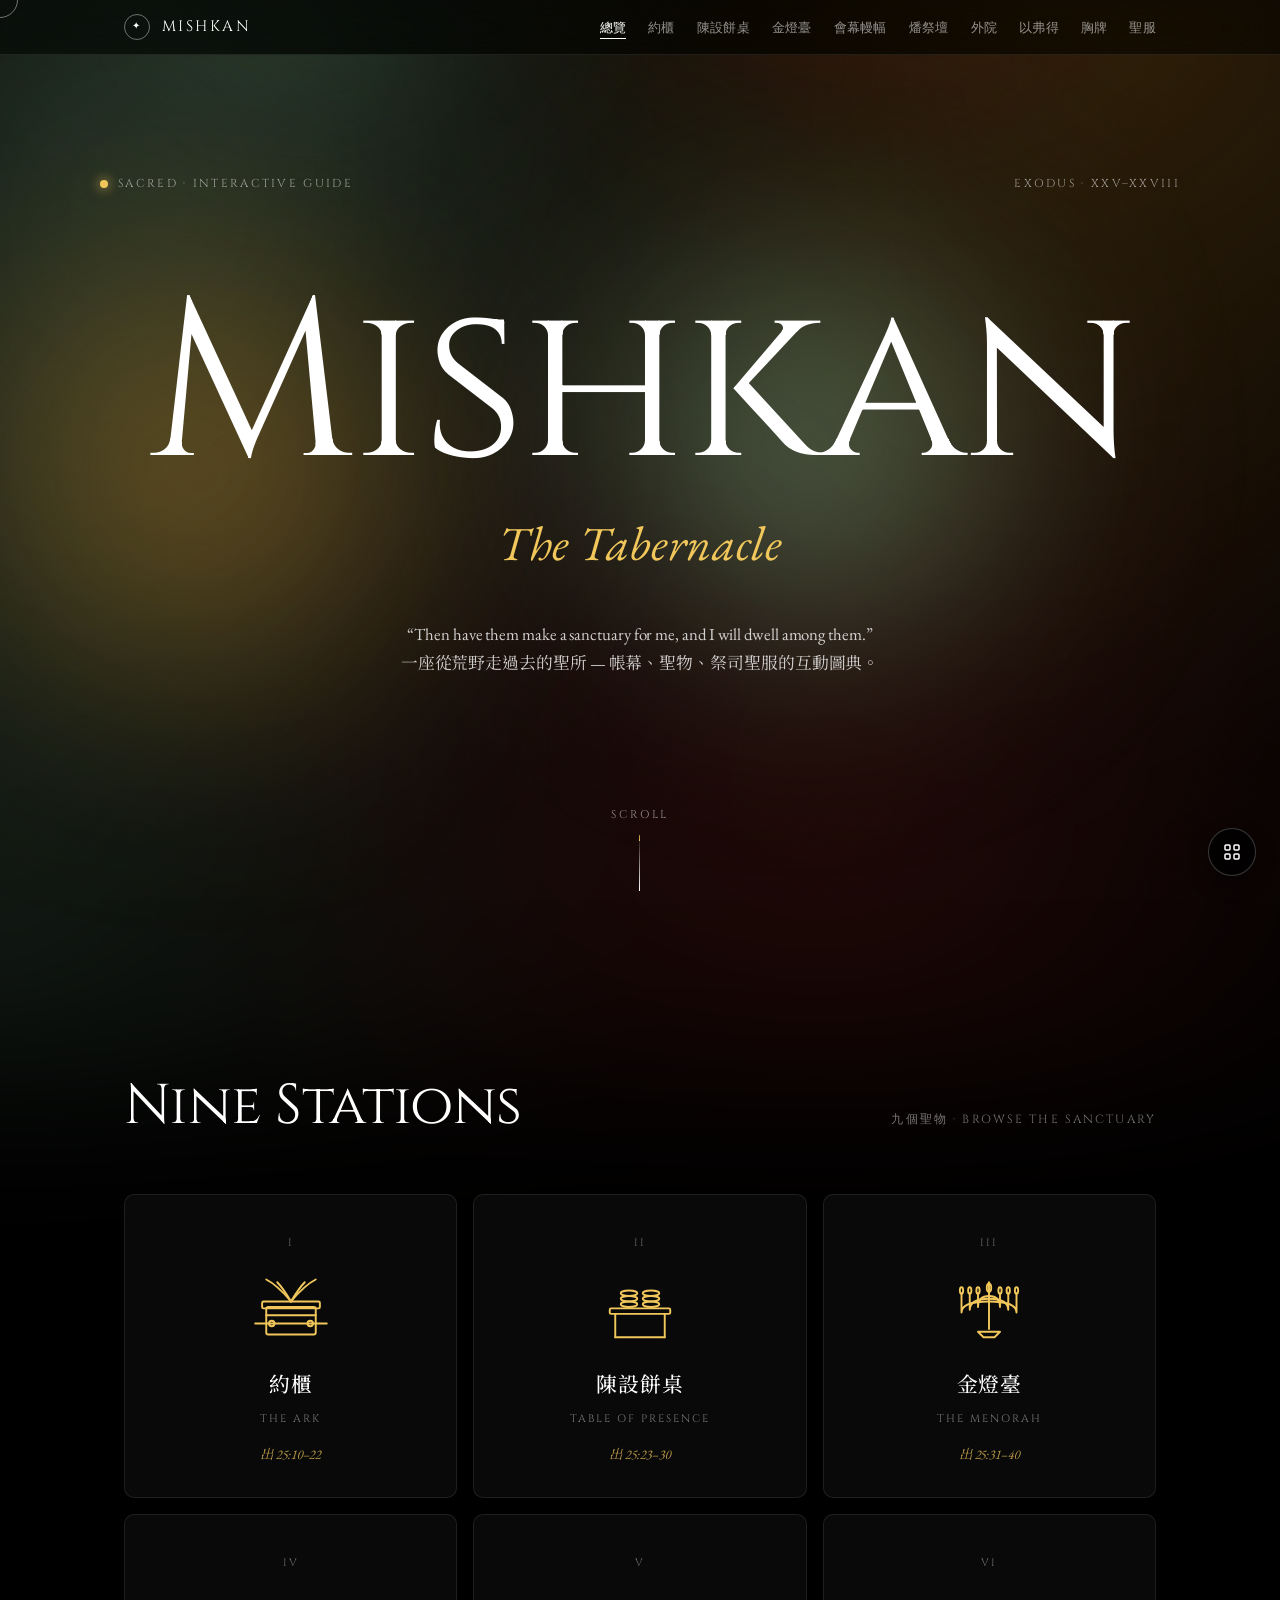
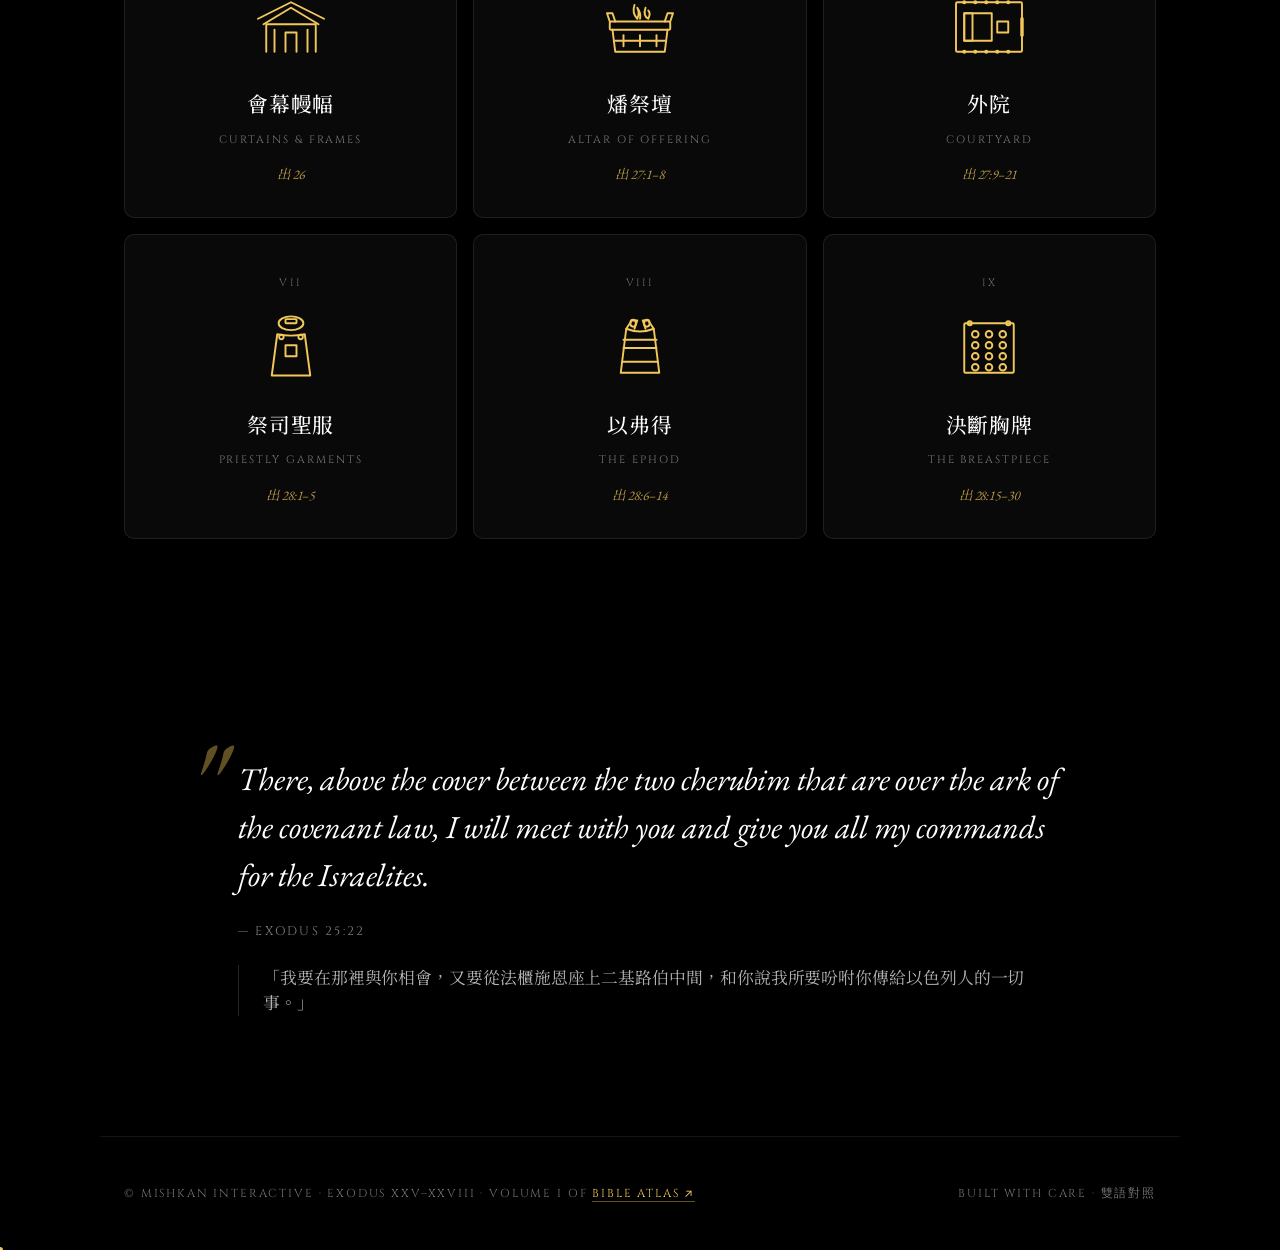
==== commit 6e158492: "Add Bible Atlas series landing + link from Mishkan home * series.html — top-level catalog page listi" ====
--- a/index.html
+++ b/index.html
@@ -334,7 +334,7 @@
   </section>
 
   <footer class="cover-footer">
-    <span>© Mishkan Interactive · Exodus XXV–XXVIII</span>
+    <span>© Mishkan Interactive · Exodus XXV–XXVIII · Volume I of <a href="series.html" style="color: var(--gold-bright); text-decoration: none; border-bottom: 1px solid rgba(241,199,91,0.4);">Bible Atlas ↗</a></span>
     <span>Built with care · 雙語對照</span>
   </footer>
 
--- a/css/style.css
+++ b/css/style.css
@@ -1399,6 +1399,378 @@
   .manifesto blockquote::before { font-size: 4.5rem; top: -16px; left: -8px; }
   .manifesto .zh { padding-left: 18px; font-size: 0.95rem; }
   .cover-footer { padding: 32px 18px; font-size: 0.62rem; }
+}
+
+/* ═══════════════════════════════════════════════════════
+   🗺️ MINIMAP — Floating quick-jump (bottom-right)
+   ═══════════════════════════════════════════════════════ */
+
+.minimap-btn {
+  position: fixed;
+  bottom: 24px;
+  right: 24px;
+  width: 48px;
+  height: 48px;
+  border-radius: 50%;
+  background: rgba(0, 0, 0, 0.85);
+  backdrop-filter: blur(14px) saturate(150%);
+  -webkit-backdrop-filter: blur(14px) saturate(150%);
+  border: 1px solid var(--glass-border-strong);
+  color: var(--frost);
+  cursor: pointer;
+  z-index: 400;
+  display: flex;
+  align-items: center;
+  justify-content: center;
+  transition: background 0.25s, transform 0.25s, border-color 0.25s;
+  box-shadow: 0 8px 20px rgba(0, 0, 0, 0.4);
+  padding: 0;
+}
+.minimap-btn:hover {
+  background: rgba(241, 199, 91, 0.18);
+  border-color: var(--gold-bright);
+  transform: scale(1.06);
+}
+.minimap-btn[aria-expanded="true"] {
+  background: var(--gold-bright);
+  border-color: var(--gold-bright);
+  color: var(--midnight);
+}
+
+.minimap-panel {
+  position: fixed;
+  bottom: 84px;
+  right: 24px;
+  min-width: 220px;
+  background: rgba(0, 0, 0, 0.92);
+  backdrop-filter: blur(20px) saturate(160%);
+  -webkit-backdrop-filter: blur(20px) saturate(160%);
+  border: 1px solid var(--glass-border-strong);
+  border-radius: var(--radius-card);
+  padding: 18px 16px;
+  z-index: 399;
+  display: none;
+  flex-direction: column;
+  gap: 2px;
+  box-shadow: 0 12px 32px rgba(0, 0, 0, 0.55);
+}
+.minimap-panel.open {
+  display: flex;
+  animation: minimap-rise 0.35s cubic-bezier(0.22, 0.61, 0.36, 1);
+}
+@keyframes minimap-rise {
+  from { opacity: 0; transform: translateY(10px); }
+  to   { opacity: 1; transform: translateY(0); }
+}
+.minimap-panel h6 {
+  font-family: var(--font-display);
+  font-size: 0.72rem;
+  letter-spacing: 0.2em;
+  text-transform: uppercase;
+  color: var(--gold-bright);
+  font-weight: 400;
+  margin-bottom: 12px;
+  padding-bottom: 10px;
+  border-bottom: 1px solid var(--glass-border);
+}
+.minimap-panel a {
+  color: rgba(255, 255, 255, 0.6);
+  text-decoration: none;
+  font-size: 0.88rem;
+  padding: 7px 10px;
+  border-radius: 4px;
+  transition: color 0.2s, background 0.2s, padding 0.2s;
+  font-family: var(--font-zh);
+  letter-spacing: 0.04em;
+}
+.minimap-panel a:hover {
+  color: var(--frost);
+  background: rgba(255, 255, 255, 0.05);
+  padding-left: 14px;
+}
+.minimap-panel a.current {
+  color: var(--gold-bright);
+  background: rgba(241, 199, 91, 0.1);
+}
+
+@media (max-width: 640px) {
+  .minimap-btn { width: 42px; height: 42px; bottom: 18px; right: 18px; }
+  .minimap-panel { right: 18px; bottom: 70px; min-width: 200px; padding: 16px 14px; }
+}
+
+/* ═══════════════════════════════════════════════════════
+   🖼️ PLATE — Museum image / video showcase
+   ═══════════════════════════════════════════════════════ */
+
+.plate {
+  background: var(--glass-bg);
+  backdrop-filter: blur(28px) saturate(150%);
+  -webkit-backdrop-filter: blur(28px) saturate(150%);
+  border: 1px solid var(--glass-border);
+  border-radius: var(--radius-card);
+  overflow: hidden;
+  margin: 0;
+  position: relative;
+  transition: border-color 0.45s;
+}
+.plate:hover { border-color: var(--glass-border-strong); }
+
+.plate .plate-media {
+  position: relative;
+  background: var(--bg-deeper);
+  overflow: hidden;
+}
+.plate .plate-media::after {
+  content: '';
+  position: absolute;
+  inset: 0;
+  border: 1px solid rgba(255, 255, 255, 0.06);
+  pointer-events: none;
+}
+
+.plate .plate-image,
+.plate video {
+  display: block;
+  width: 100%;
+  height: auto;
+  max-height: 640px;
+  object-fit: contain;
+  background: var(--bg-deeper);
+}
+
+.plate video { outline: none; }
+
+.plate figcaption {
+  display: flex;
+  align-items: flex-start;
+  gap: 28px;
+  padding: 24px 32px;
+  border-top: 1px solid var(--glass-border);
+}
+
+.plate figcaption .plate-label {
+  font-family: var(--font-display);
+  font-size: 0.74rem;
+  letter-spacing: 0.22em;
+  text-transform: uppercase;
+  color: var(--gold-bright);
+  flex-shrink: 0;
+  padding-top: 4px;
+  white-space: nowrap;
+}
+
+.plate figcaption .plate-body { flex: 1; }
+
+.plate figcaption p {
+  font-family: var(--font-serif);
+  font-style: italic;
+  font-size: 1.05rem;
+  color: rgba(255, 255, 255, 0.82);
+  line-height: 1.55;
+}
+
+.plate figcaption .meta {
+  display: block;
+  margin-top: 6px;
+  font-family: var(--font-display);
+  font-style: normal;
+  font-size: 0.7rem;
+  letter-spacing: 0.18em;
+  text-transform: uppercase;
+  color: rgba(255, 255, 255, 0.45);
+}
+
+.plate figcaption a {
+  color: var(--gold-bright);
+  text-decoration: none;
+  border-bottom: 1px solid rgba(241, 199, 91, 0.4);
+  transition: border-color 0.25s;
+}
+.plate figcaption a:hover { border-color: var(--gold-bright); }
+
+@media (max-width: 640px) {
+  .plate figcaption { flex-direction: column; gap: 8px; padding: 18px 22px; }
+  .plate figcaption p { font-size: 0.95rem; }
+}
+
+/* ═══════════════════════════════════════════════════════
+   🎬 FILM-POSTER REFERENCE BANNER
+   ═══════════════════════════════════════════════════════ */
+
+.film-card {
+  position: relative;
+  display: block;
+  text-decoration: none;
+  color: var(--frost);
+  border: 1px solid var(--glass-border);
+  border-radius: var(--radius-card);
+  overflow: hidden;
+  padding: 56px 56px 32px;
+  min-height: 260px;
+  background:
+    linear-gradient(140deg, rgba(255, 255, 255, 0.025) 0%, rgba(255, 255, 255, 0.005) 100%),
+    var(--midnight);
+  backdrop-filter: blur(28px) saturate(160%);
+  -webkit-backdrop-filter: blur(28px) saturate(160%);
+  transition: border-color 0.45s, transform 0.5s cubic-bezier(0.22, 0.61, 0.36, 1);
+}
+
+/* Aurora that drifts across on hover */
+.film-card .film-aurora {
+  position: absolute;
+  inset: -30%;
+  z-index: 0;
+  pointer-events: none;
+  filter: blur(60px);
+  opacity: 0.45;
+  transition: opacity 0.8s, transform 1.4s cubic-bezier(0.22, 0.61, 0.36, 1);
+  transform: translateX(-20%);
+}
+.film-card .film-aurora::before,
+.film-card .film-aurora::after {
+  content: '';
+  position: absolute;
+  border-radius: 50%;
+}
+.film-card .film-aurora::before {
+  left: -10%; top: 10%;
+  width: 60%; height: 80%;
+  background: radial-gradient(circle, rgba(160, 224, 171, 0.55), transparent 70%);
+}
+.film-card .film-aurora::after {
+  right: -10%; top: -10%;
+  width: 70%; height: 100%;
+  background: radial-gradient(circle, rgba(255, 172, 46, 0.55), transparent 70%);
+}
+.film-card:hover .film-aurora {
+  transform: translateX(0);
+  opacity: 0.7;
+}
+
+/* Subtle film grain overlay */
+.film-card::before {
+  content: '';
+  position: absolute;
+  inset: 0;
+  background-image: url("data:image/svg+xml;utf8,<svg xmlns='http://www.w3.org/2000/svg' width='200' height='200'><filter id='n'><feTurbulence type='fractalNoise' baseFrequency='0.85' numOctaves='3' stitchTiles='stitch'/></filter><rect width='100%25' height='100%25' filter='url(%23n)' opacity='0.06'/></svg>");
+  mix-blend-mode: overlay;
+  pointer-events: none;
+  z-index: 1;
+}
+
+.film-card > * { position: relative; z-index: 2; }
+
+.film-card:hover {
+  border-color: var(--glass-border-strong);
+  transform: translateY(-2px);
+}
+
+/* Top row — kicker + meta */
+.film-card .film-top {
+  display: flex;
+  justify-content: space-between;
+  align-items: center;
+  margin-bottom: 56px;
+  font-family: var(--font-display);
+  font-size: 0.72rem;
+  letter-spacing: 0.22em;
+  text-transform: uppercase;
+  color: rgba(255, 255, 255, 0.6);
+}
+.film-card .film-top .kicker::before {
+  content: '';
+  display: inline-block;
+  width: 6px; height: 6px;
+  background: var(--gold-bright);
+  border-radius: 50%;
+  margin-right: 10px;
+  vertical-align: middle;
+  box-shadow: 0 0 10px var(--gold-bright);
+}
+.film-card .film-meta-right {
+  display: flex;
+  gap: 18px;
+  color: rgba(255, 255, 255, 0.45);
+}
+
+/* Title */
+.film-card .film-title {
+  font-family: var(--font-serif);
+  font-style: italic;
+  font-weight: 400;
+  font-size: clamp(2rem, 4.5vw, 3.2rem);
+  line-height: 1.05;
+  letter-spacing: -0.01em;
+  color: var(--frost);
+  margin-bottom: 6px;
+}
+.film-card .film-sub {
+  font-family: var(--font-zh);
+  font-size: 1rem;
+  color: rgba(255, 255, 255, 0.55);
+  letter-spacing: 0.06em;
+  margin-bottom: 28px;
+}
+
+/* Bottom row — watch CTA */
+.film-card .film-cta {
+  display: flex;
+  align-items: center;
+  justify-content: space-between;
+  margin-top: 16px;
+  padding-top: 24px;
+  border-top: 1px solid rgba(255, 255, 255, 0.12);
+  font-family: var(--font-display);
+  font-size: 0.78rem;
+  letter-spacing: 0.22em;
+  text-transform: uppercase;
+}
+.film-card .film-cta .watch { color: var(--frost); }
+.film-card .film-cta .arrow {
+  display: inline-flex;
+  align-items: center;
+  gap: 12px;
+  color: var(--gold-bright);
+  transition: gap 0.4s cubic-bezier(0.22, 0.61, 0.36, 1);
+}
+.film-card .film-cta .arrow::after {
+  content: '→';
+  font-size: 1.15rem;
+}
+.film-card:hover .film-cta .arrow { gap: 18px; }
+
+@media (max-width: 640px) {
+  .film-card { padding: 28px 22px 22px; min-height: 200px; }
+  .film-card .film-top { margin-bottom: 32px; font-size: 0.62rem; flex-wrap: wrap; gap: 8px; }
+  .film-card .film-meta-right { gap: 10px; }
+  .film-card .film-title { font-size: 1.6rem; }
+  .film-card .film-sub { font-size: 0.9rem; margin-bottom: 18px; }
+  .film-card .film-cta { font-size: 0.7rem; padding-top: 18px; }
+}
+
+/* ═══════════════════════════════════════════════════════
+   📐 SPECIMEN — Museum diagram global overrides
+   (Bumps label sizes so they read clearly across all pages)
+   ═══════════════════════════════════════════════════════ */
+.specimen .label       { font-size: 13px !important; letter-spacing: 0.18em !important; }
+.specimen .label-small { font-size: 11px !important; letter-spacing: 0.14em !important; }
+.specimen .label-tag   { font-size: 12px !important; letter-spacing: 0.14em !important; }
+.specimen .label-tribe { font-size: 11px !important; }
+.specimen .tribe-name  { font-size: 11px !important; }
+.specimen .hebrew      { font-size: 17px !important; }
+.specimen .marker-bg   { r: 13; }
+.specimen text[font-size="9"]  { font-size: 12px !important; }
+.specimen text[font-size="10"] { font-size: 13px !important; }
+.specimen text[font-size="11"] { font-size: 14px !important; }
+.specimen text[font-size="14"] { font-size: 17px !important; }
+.specimen text[font-size="15"] { font-size: 18px !important; }
+
+@media (max-width: 640px) {
+  .specimen .label       { font-size: 11px !important; }
+  .specimen .label-small { font-size: 10px !important; }
+  .specimen .label-tag   { font-size: 10px !important; }
+  .specimen .label-tribe,
+  .specimen .tribe-name  { font-size: 9px !important; }
 }
 
 /* SVG flame/glow animations */
